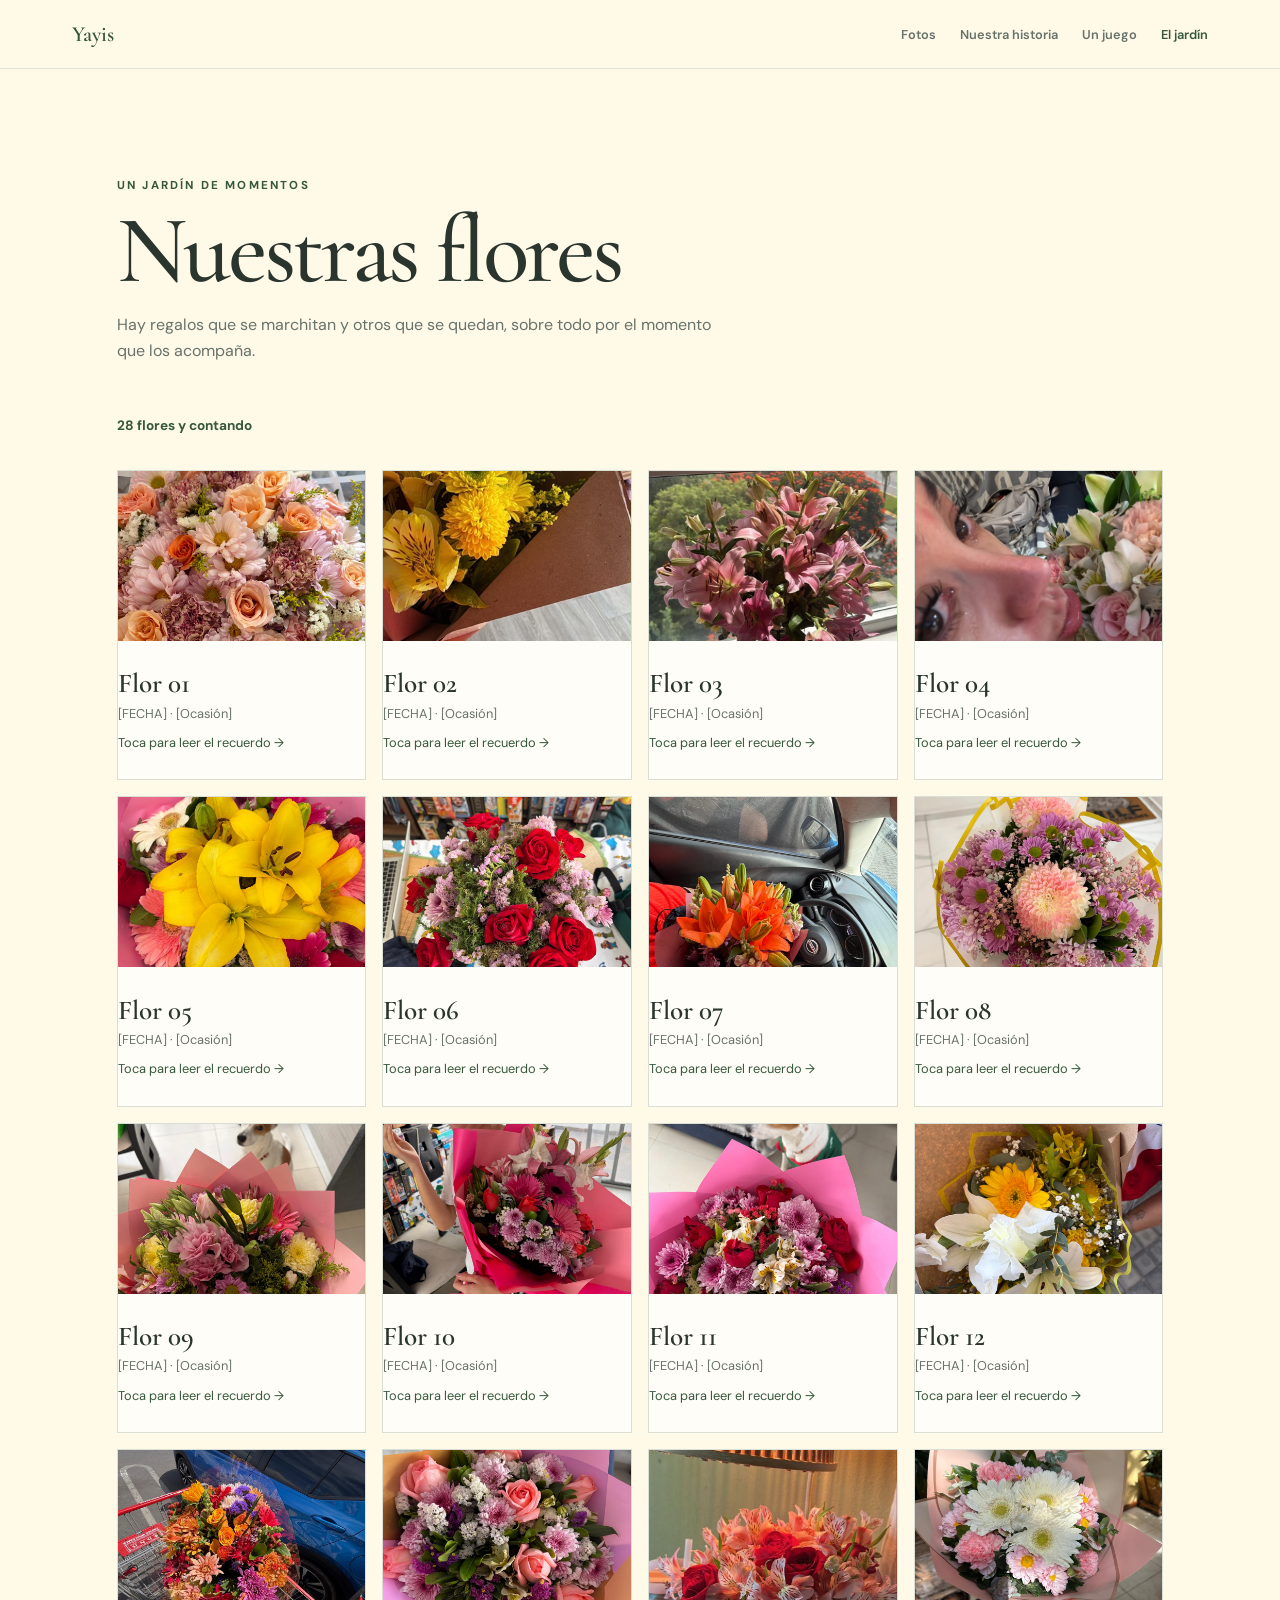
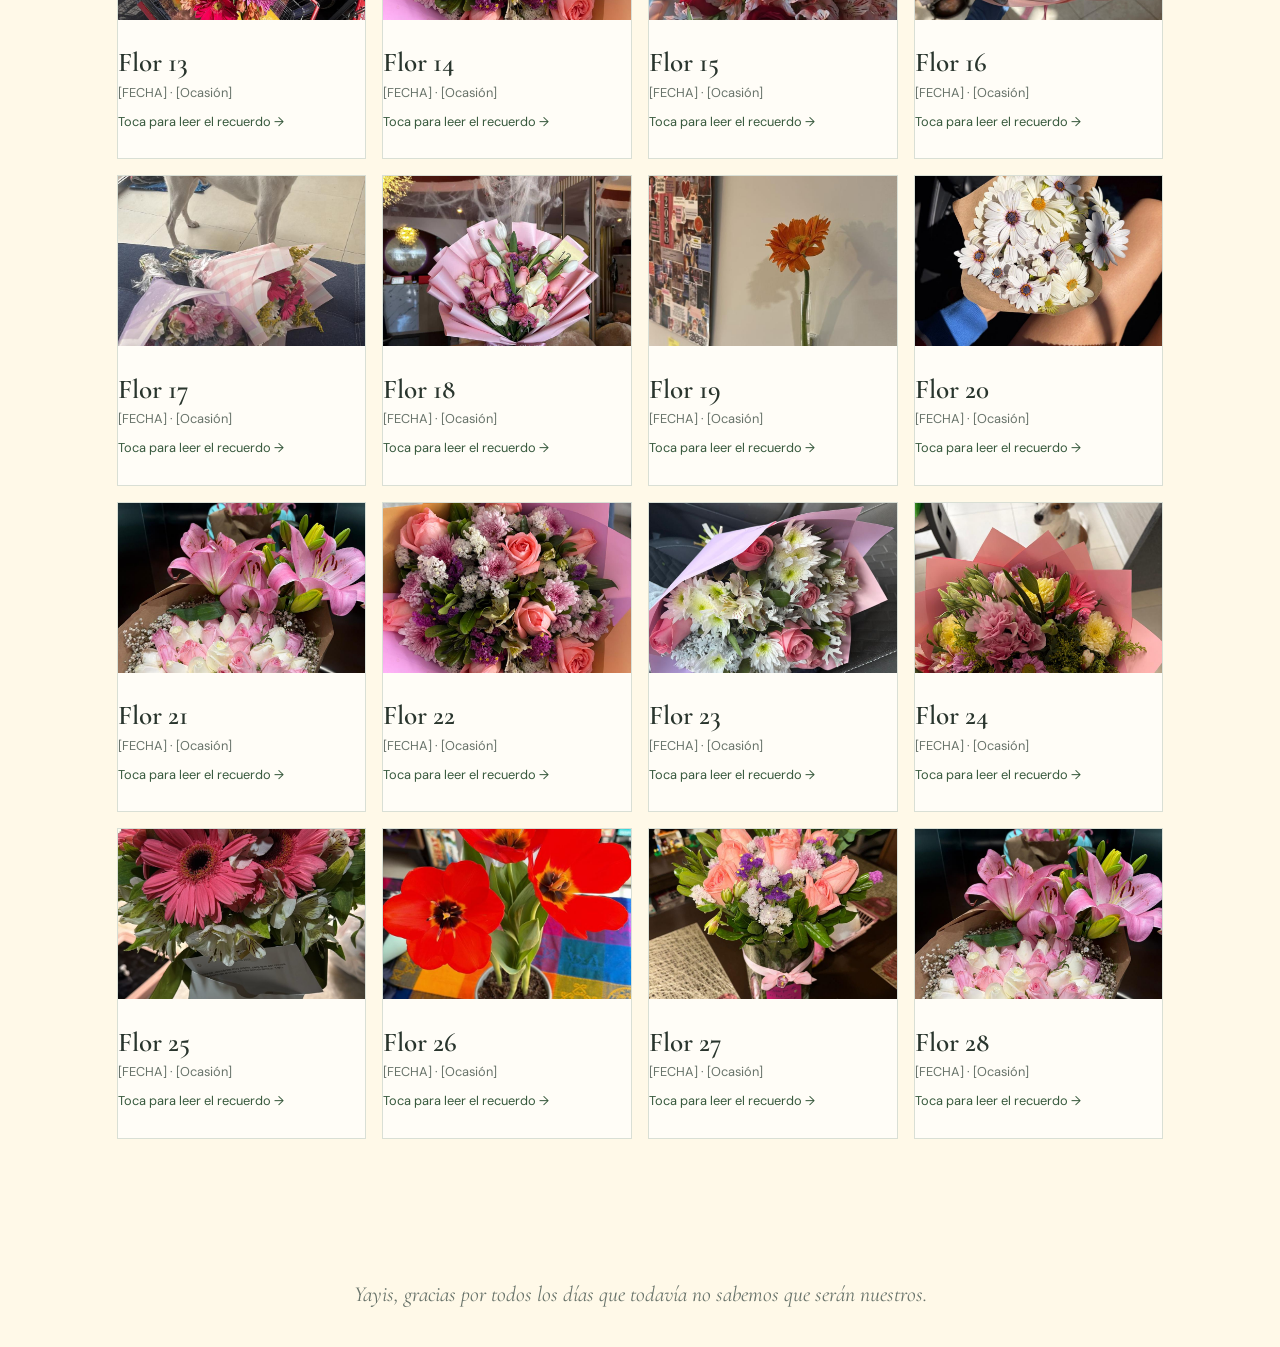
==== flores.html @ c7692959 "Cambios fotos" ====
<!doctype html>
<html lang="es">
<head>
  <meta charset="utf-8"><meta name="viewport" content="width=device-width, initial-scale=1"><meta name="theme-color" content="#fff9e8">
  <title>Nuestras flores — Para nosotros</title>
  <link rel="preconnect" href="https://fonts.googleapis.com"><link rel="preconnect" href="https://fonts.gstatic.com" crossorigin>
  <link href="https://fonts.googleapis.com/css2?family=Cormorant+Garamond:wght@400;500;600;700&family=DM+Sans:wght@400;500;600;700&display=swap" rel="stylesheet"><link rel="stylesheet" href="styles.css">
</head>
<body data-page="flowers">
  <a class="skip-link" href="#contenido">Saltar al contenido</a>
  <header class="topbar"><nav class="nav-wrap" aria-label="Navegación principal">
    <a class="brand" href="index.html" data-name>Para nosotros</a><button class="nav-toggle" type="button" aria-label="Abrir menú" aria-expanded="false" aria-controls="nav-links">☰</button>
    <ul class="nav-links" id="nav-links"><li><a href="fotos.html">Fotos</a></li><li><a href="historia.html">Nuestra historia</a></li><li><a href="quiz.html">Un juego</a></li><li><a href="flores.html">El jardín</a></li></ul>
  </nav></header>
  <main id="contenido" class="page"><span class="eyebrow">Un jardín de momentos</span><h1 class="page-title">Nuestras flores</h1><p class="page-intro">Hay regalos que se marchitan y otros que se quedan, sobre todo por el momento que los acompaña.</p><p class="flower-count" id="flower-count"></p><div class="flower-grid" id="flower-grid"></div></main>
  <dialog class="flower-dialog" id="flower-dialog" aria-labelledby="flower-dialog-title"><button class="icon-button close-dialog" id="close-flower-dialog" type="button" aria-label="Cerrar recuerdo">×</button><span class="eyebrow">Una nota del jardín</span><h2 id="flower-dialog-title"></h2><p id="flower-dialog-copy"></p></dialog>
  <footer class="footer"><span data-name></span>, gracias por todos los días que todavía no sabemos que serán nuestros.</footer>
  <script src="config.js"></script><script src="app.js"></script>
</body>
</html>
---- styles.css ----
/* Estilos compartidos de todas las páginas. Paleta: amarillo cálido, rosa y verde. */
:root {
  --cream: #fff9e8;
  --paper: #fffdf7;
  --green: #64865e;
  --green-dark: #36583c;
  --green-pale: #e7eedc;
  --pink: #cf7f91;
  --pink-pale: #f4e5e8;
  --yellow: #d9b84f;
  --yellow-pale: #f4edc9;
  --ink: #29352d;
  --muted: #68736a;
  --line: #d9dfd5;
  --serif: 'Cormorant Garamond', Georgia, serif;
  --sans: 'DM Sans', Arial, sans-serif;
  --shadow: 0 18px 60px rgb(54 68 55 / 9%);
  color-scheme: light;
}
*, *::before, *::after { box-sizing: border-box; }
html { scroll-behavior: smooth; }
body { min-height: 100vh; margin: 0; background: var(--cream); color: var(--ink); font: 16px/1.65 var(--sans); }
button, input, select, textarea { font: inherit; }
button, a { color: inherit; }
a { text-decoration-thickness: 1px; text-underline-offset: .2em; }
:focus-visible { outline: 3px solid var(--pink); outline-offset: 4px; }
h1, h2, h3, p { margin-top: 0; }
.skip-link { position: fixed; z-index: 100; top: 1rem; left: 1rem; padding: .7rem 1rem; background: var(--paper); transform: translateY(-160%); }
.skip-link:focus { transform: translateY(0); }
.welcome { position: fixed; inset: 0; z-index: 50; display: grid; place-items: center; padding: 1.5rem; overflow: hidden; background: var(--cream); transition: opacity .7s ease, visibility .7s ease; }
.welcome.is-gone { opacity: 0; visibility: hidden; pointer-events: none; }
.welcome::before, .welcome::after { position: absolute; width: min(66vw, 650px); aspect-ratio: 1; border: 1px solid rgb(100 134 94 / 23%); border-radius: 50%; content: ''; }
.welcome::after { width: min(48vw, 470px); }
.welcome-card { position: relative; z-index: 1; max-width: 680px; padding: clamp(2rem, 8vw, 6rem); text-align: center; }
.welcome h1 { margin: .8rem 0 1rem; font: 500 clamp(3.3rem, 12vw, 7.6rem)/.88 var(--serif); letter-spacing: -.045em; }
.welcome h1 span { color: var(--green); font-style: italic; }
.welcome-copy { max-width: 420px; margin: 1.3rem auto 2rem; color: var(--muted); }
.topbar { position: sticky; z-index: 10; top: 0; border-bottom: 1px solid rgb(217 223 213 / 80%); background: rgb(255 249 232 / 94%); backdrop-filter: blur(12px); }
.nav-wrap { display: flex; max-width: 1200px; min-height: 68px; align-items: center; justify-content: space-between; gap: 1rem; margin: auto; padding: .4rem clamp(1rem, 4vw, 2rem); }
.brand { color: var(--green-dark); font: 600 1.35rem var(--serif); white-space: nowrap; text-decoration: none; }
.nav-links { display: flex; align-items: center; gap: clamp(.7rem, 2vw, 1.5rem); margin: 0; padding: 0; list-style: none; }
.nav-links a { color: var(--muted); font-size: .8rem; font-weight: 600; text-decoration: none; }
.nav-links a:hover, .nav-links a[aria-current="page"] { color: var(--green-dark); }
.nav-toggle { display: none; width: 42px; height: 42px; border: 1px solid var(--line); border-radius: 50%; background: var(--paper); cursor: pointer; }
main { overflow: hidden; }
.page { max-width: 1200px; min-height: 75vh; margin: auto; padding: clamp(3.5rem, 8vw, 7rem) clamp(1.2rem, 6vw, 5rem); }
.eyebrow { color: var(--green-dark); font-size: .72rem; font-weight: 700; letter-spacing: .19em; text-transform: uppercase; }
.page-title { max-width: 850px; margin: .6rem 0 1rem; font: 500 clamp(3rem, 8vw, 6rem)/.92 var(--serif); letter-spacing: -.035em; }
.page-intro { max-width: 620px; margin-bottom: 3rem; color: var(--muted); }
.button { display: inline-flex; min-height: 48px; align-items: center; justify-content: center; gap: .6rem; border: 0; border-radius: 999px; padding: .8rem 1.35rem; background: var(--green-dark); color: #fff; cursor: pointer; text-decoration: none; transition: transform .2s, background .2s; }
.button:hover { transform: translateY(-2px); background: #29432e; }
.button.secondary { border: 1px solid var(--line); background: transparent; color: var(--ink); }
.button.secondary:hover { background: var(--green-pale); }
.home-hero { position: relative; display: grid; min-height: 68vh; align-items: center; padding: clamp(3rem, 9vw, 7rem) clamp(1.2rem, 7vw, 6rem); }
.home-hero::after { position: absolute; z-index: -1; top: 8%; right: 5%; width: min(43vw, 480px); aspect-ratio: 1; border-radius: 48% 52% 64% 36% / 40% 45% 55% 60%; background: var(--yellow-pale); content: ''; transform: rotate(-18deg); }
.home-hero h1 { max-width: 800px; margin: .8rem 0 1rem; font: 500 clamp(3.7rem, 10vw, 8rem)/.86 var(--serif); letter-spacing: -.04em; }
.home-hero h1 em { color: var(--green); font-weight: 400; }
.home-hero p { max-width: 520px; color: var(--muted); }
.counter { display: inline-block; margin-top: 1.1rem; color: var(--green-dark); font-size: .84rem; font-weight: 600; }
.section-links { display: grid; grid-template-columns: repeat(4, minmax(0, 1fr)); gap: 1rem; padding: 1rem clamp(1.2rem, 7vw, 6rem) 5rem; }
.section-link { display: flex; min-height: 210px; flex-direction: column; justify-content: space-between; border: 1px solid var(--line); padding: 1.2rem; background: var(--paper); text-decoration: none; transition: transform .2s, box-shadow .2s; }
.section-link:hover { transform: translateY(-4px); box-shadow: var(--shadow); }
.section-link:nth-child(4n + 1) { background: var(--green-pale); }
.section-link:nth-child(4n + 2) { background: var(--pink-pale); }
.section-link:nth-child(4n + 3) { background: var(--yellow-pale); }
.section-link .number { color: var(--green-dark); font-size: .75rem; font-weight: 700; }
.section-link h2 { margin: 1rem 0 .4rem; font: 600 2rem/1 var(--serif); }
.section-link p { margin: 0; color: var(--muted); font-size: .8rem; }
/* Galería */
.gallery-grid { display: grid; grid-template-columns: repeat(12, 1fr); gap: 1.1rem; }
.photo-card { grid-column: span 4; min-width: 0; border: 0; padding: 0; background: transparent; text-align: left; cursor: zoom-in; }
.photo-card:nth-child(6n + 1), .photo-card:nth-child(6n + 5) { grid-column: span 5; }
.photo-card:nth-child(6n + 2), .photo-card:nth-child(6n + 4) { grid-column: span 3; }
.photo-art { position: relative; display: grid; min-height: 200px; aspect-ratio: 1.15; place-items: center; overflow: hidden; background: var(--green-pale); }
.photo-card:nth-child(3n + 2) .photo-art { background: var(--pink-pale); }
.photo-card:nth-child(3n) .photo-art { background: var(--yellow-pale); }
.photo-art::before { position: absolute; width: 68%; aspect-ratio: 1; border: 1px solid rgb(54 88 60 / 20%); border-radius: 50%; content: ''; }
.photo-art img { position: absolute; inset: 0; width: 100%; height: 100%; object-fit: cover; transition: transform .4s; }
.photo-card:hover img { transform: scale(1.035); }
.photo-placeholder { z-index: 1; max-width: 80%; color: var(--green-dark); font: italic 1.2rem var(--serif); text-align: center; }
.photo-caption { display: flex; justify-content: space-between; gap: .6rem; padding: .7rem .1rem; }
.photo-caption span:first-child { font-size: .88rem; }
.photo-caption time { color: var(--muted); font-size: .74rem; white-space: nowrap; }
/* Historia en recorrido curvo */
.timeline { position: relative; display: grid; gap: 1rem; padding: 1rem 0; }
.timeline::before { position: absolute; inset: 0; width: 100%; background: center / 100% 100% no-repeat url("data:image/svg+xml,%3Csvg xmlns='http://www.w3.org/2000/svg' viewBox='0 0 100 1000' preserveAspectRatio='none'%3E%3Cpath d='M51 0 C15 85 80 145 48 245 S18 385 54 490 S83 635 47 735 S19 895 52 1000' fill='none' stroke='%23a8ba9f' stroke-width='1.4' stroke-dasharray='3 4' vector-effect='non-scaling-stroke'/%3E%3C/svg%3E"); content: ''; pointer-events: none; }
.event { position: relative; display: grid; width: min(46%, 480px); margin: 0 0 1.5rem 5%; border: 1px solid var(--line); background: var(--paper); box-shadow: var(--shadow); }
.event:nth-child(even) { margin-right: 5%; margin-left: auto; transform: translateY(2.8rem) rotate(1deg); }
.event:nth-child(odd) { transform: rotate(-1deg); }
.event::after { position: absolute; top: 1.4rem; right: -2.3rem; width: 14px; height: 14px; border: 3px solid var(--cream); border-radius: 50%; background: var(--pink); box-shadow: 0 0 0 1px var(--green); content: ''; }
.event:nth-child(even)::after { right: auto; left: -2.3rem; background: var(--yellow); }
.event-image { position: relative; display: grid; min-height: 180px; aspect-ratio: 1.7; place-items: center; overflow: hidden; background: var(--green-pale); }
.event:nth-child(3n + 2) .event-image { background: var(--pink-pale); }
.event:nth-child(3n) .event-image { background: var(--yellow-pale); }
.event-image img { position: absolute; inset: 0; width: 100%; height: 100%; object-fit: cover; }
.event-image .photo-placeholder { padding: 1rem; }
.event-copy { padding: 1rem 1.25rem 1.3rem; }
.event-date { color: var(--green-dark); font-size: .75rem; font-weight: 700; letter-spacing: .06em; text-transform: uppercase; }
.event h2 { margin: .25rem 0 .4rem; font: 600 2rem/1 var(--serif); }
.event p { margin: 0; color: var(--muted); font-size: .9rem; }
/* Preguntas */
.quiz-wrap { max-width: 760px; margin: auto; border: 1px solid var(--line); padding: clamp(1.3rem, 5vw, 3rem); background: var(--paper); box-shadow: var(--shadow); }
.quiz-top { display: flex; justify-content: space-between; gap: 1rem; color: var(--muted); font-size: .8rem; }
.progress-track { height: 5px; margin: 1rem 0 2rem; overflow: hidden; border-radius: 99px; background: var(--green-pale); }
.progress-fill { width: 0; height: 100%; background: var(--green); transition: width .3s; }
.quiz-question { margin: 0 0 1.4rem; font: 600 clamp(1.8rem, 5vw, 2.5rem)/1 var(--serif); }
.answers { display: grid; gap: .65rem; }
.answer { min-height: 52px; border: 1px solid var(--line); padding: .8rem 1rem; background: var(--paper); text-align: left; cursor: pointer; }
.answer:hover:not(:disabled) { border-color: var(--green); background: var(--green-pale); }
.answer:disabled { cursor: default; }
.answer.correct { border-color: var(--green); background: var(--green-pale); }
.answer.incorrect { border-color: var(--pink); background: var(--pink-pale); }
.quiz-feedback { min-height: 3rem; margin: 1rem 0; color: var(--green-dark); }
.quiz-next, .quiz-result { display: none; }
.quiz-next.is-visible, .quiz-result.is-visible { display: inline-flex; }
.quiz-result { display: none; text-align: center; }
.quiz-result.is-visible { display: block; }
.quiz-result h2 { margin: .5rem 0; font: 600 2.5rem var(--serif); }
.prize { margin: 1.3rem 0; border: 1px dashed var(--green); padding: 1.2rem; background: var(--green-pale); font: italic 1.5rem var(--serif); }
.question-editor { margin-top: 2rem; border-top: 1px solid var(--line); padding-top: 1.5rem; }
.question-editor summary { color: var(--green-dark); font-weight: 700; cursor: pointer; }
.editor-note { margin: .6rem 0 1rem; color: var(--muted); font-size: .8rem; }
.editor-grid { display: grid; grid-template-columns: repeat(2, minmax(0, 1fr)); gap: .8rem; }
.field { display: grid; gap: .3rem; }
.field.full { grid-column: 1 / -1; }
.field label { color: var(--muted); font-size: .78rem; font-weight: 600; }
.field input, .field select { width: 100%; min-height: 44px; border: 1px solid var(--line); border-radius: 2px; padding: .6rem .7rem; background: #fff; color: var(--ink); }
.editor-actions { display: flex; flex-wrap: wrap; gap: .7rem; margin-top: 1rem; }
.editor-status { min-height: 1.5rem; margin: .6rem 0 0; color: var(--green-dark); font-size: .8rem; }
/* Jardín para cualquier número de flores */
.flower-count { display: inline-block; margin: -.5rem 0 2rem; color: var(--green-dark); font-size: .85rem; font-weight: 700; }
.flower-grid { display: grid; grid-template-columns: repeat(auto-fit, minmax(205px, 1fr)); gap: 1rem; }
.flower-card { width: 100%; border: 1px solid var(--line); padding: 0; background: var(--paper); text-align: left; cursor: pointer; transition: transform .2s, box-shadow .2s; }
.flower-card:hover { transform: translateY(-4px); box-shadow: var(--shadow); }
.flower-art { position: relative; display: grid; min-height: 170px; place-items: center; overflow: hidden; background: var(--green-pale); }
.flower-card:nth-child(3n + 2) .flower-art { background: var(--pink-pale); }
.flower-card:nth-child(3n) .flower-art { background: var(--yellow-pale); }
.flower-art svg { position: relative; z-index: 1; width: 90px; height: 100px; }
.flower-art img { position: absolute; inset: 0; width: 100%; height: 100%; object-fit: cover; }
.flower-info { padding: 1rem 1.1rem 1.2rem; }
.flower-info h2 { margin: 0; font: 600 1.7rem var(--serif); }
.flower-info p { margin: .15rem 0 0; color: var(--muted); font-size: .8rem; }
.flower-info .flower-note { margin-top: .5rem; color: var(--green-dark); }
/* Modales y pie */
dialog { width: min(92vw, 920px); max-width: none; max-height: 90vh; border: 0; padding: 0; background: var(--paper); color: var(--ink); box-shadow: 0 20px 90px rgb(0 0 0 / 30%); }
dialog::backdrop { background: rgb(28 38 30 / 78%); backdrop-filter: blur(4px); }
.lightbox-image { display: grid; min-height: 40vh; max-height: 70vh; place-items: center; background: var(--green-pale); }
.lightbox-image img { max-width: 100%; max-height: 70vh; object-fit: contain; }
.lightbox-image .photo-placeholder { padding: 4rem 1rem; font-size: 2rem; }
.lightbox-meta { display: flex; align-items: center; justify-content: space-between; gap: 1rem; padding: 1rem 1.2rem; }
.lightbox-meta p { margin: 0; }
.lightbox-controls { display: flex; gap: .5rem; }
.icon-button { display: grid; width: 42px; height: 42px; flex: 0 0 auto; place-items: center; border: 1px solid var(--line); border-radius: 50%; background: var(--paper); cursor: pointer; }
.flower-dialog { width: min(90vw, 440px); padding: 2rem; }
.flower-dialog h2 { font: 600 2.7rem/.95 var(--serif); }
.flower-dialog p { color: var(--muted); }
.close-dialog { position: absolute; top: .7rem; right: .7rem; }
.footer { padding: 2.5rem 1rem; color: var(--muted); text-align: center; font: italic 1.35rem var(--serif); }
.confetti { position: fixed; z-index: 99; top: -15px; width: 9px; height: 14px; pointer-events: none; animation: fall 2.3s ease-in forwards; }
@keyframes fall { to { transform: translate3d(var(--drift), 105vh, 0) rotate(740deg); opacity: .2; } }
@media (max-width: 760px) {
  .nav-wrap { min-height: 62px; }
  .nav-toggle { display: grid; place-items: center; }
  .nav-links { position: absolute; top: calc(100% + 1px); right: 0; left: 0; display: none; flex-direction: column; align-items: stretch; gap: 0; border-bottom: 1px solid var(--line); padding: .4rem 1.25rem 1rem; background: var(--cream); }
  .nav-links.is-open { display: flex; }
  .nav-links a { display: block; padding: .7rem 0; }
  .section-links { grid-template-columns: repeat(2, minmax(0, 1fr)); }
  .photo-card, .photo-card:nth-child(n) { grid-column: span 6; }
  .photo-art { min-height: 145px; aspect-ratio: .95; }
  .photo-caption { display: block; }
  .photo-caption time { display: block; }
  .timeline::before { left: 7px; width: 38px; background-position: left; }
  .event, .event:nth-child(even) { width: calc(100% - 3.4rem); margin: 0 0 1rem 3.4rem; transform: none; }
  .event::after, .event:nth-child(even)::after { right: auto; left: -2.2rem; }
}
@media (max-width: 440px) {
  .section-links { grid-template-columns: 1fr; }
  .section-link { min-height: 155px; }
  .photo-card, .photo-card:nth-child(n) { grid-column: span 12; }
  .photo-art { aspect-ratio: 1.25; }
  .editor-grid { grid-template-columns: 1fr; }
  .field.full { grid-column: auto; }
  .lightbox-meta { align-items: flex-start; }
}
@media (prefers-reduced-motion: reduce) {
  *, *::before, *::after { scroll-behavior: auto !important; animation-duration: .01ms !important; animation-iteration-count: 1 !important; transition-duration: .01ms !important; }
}
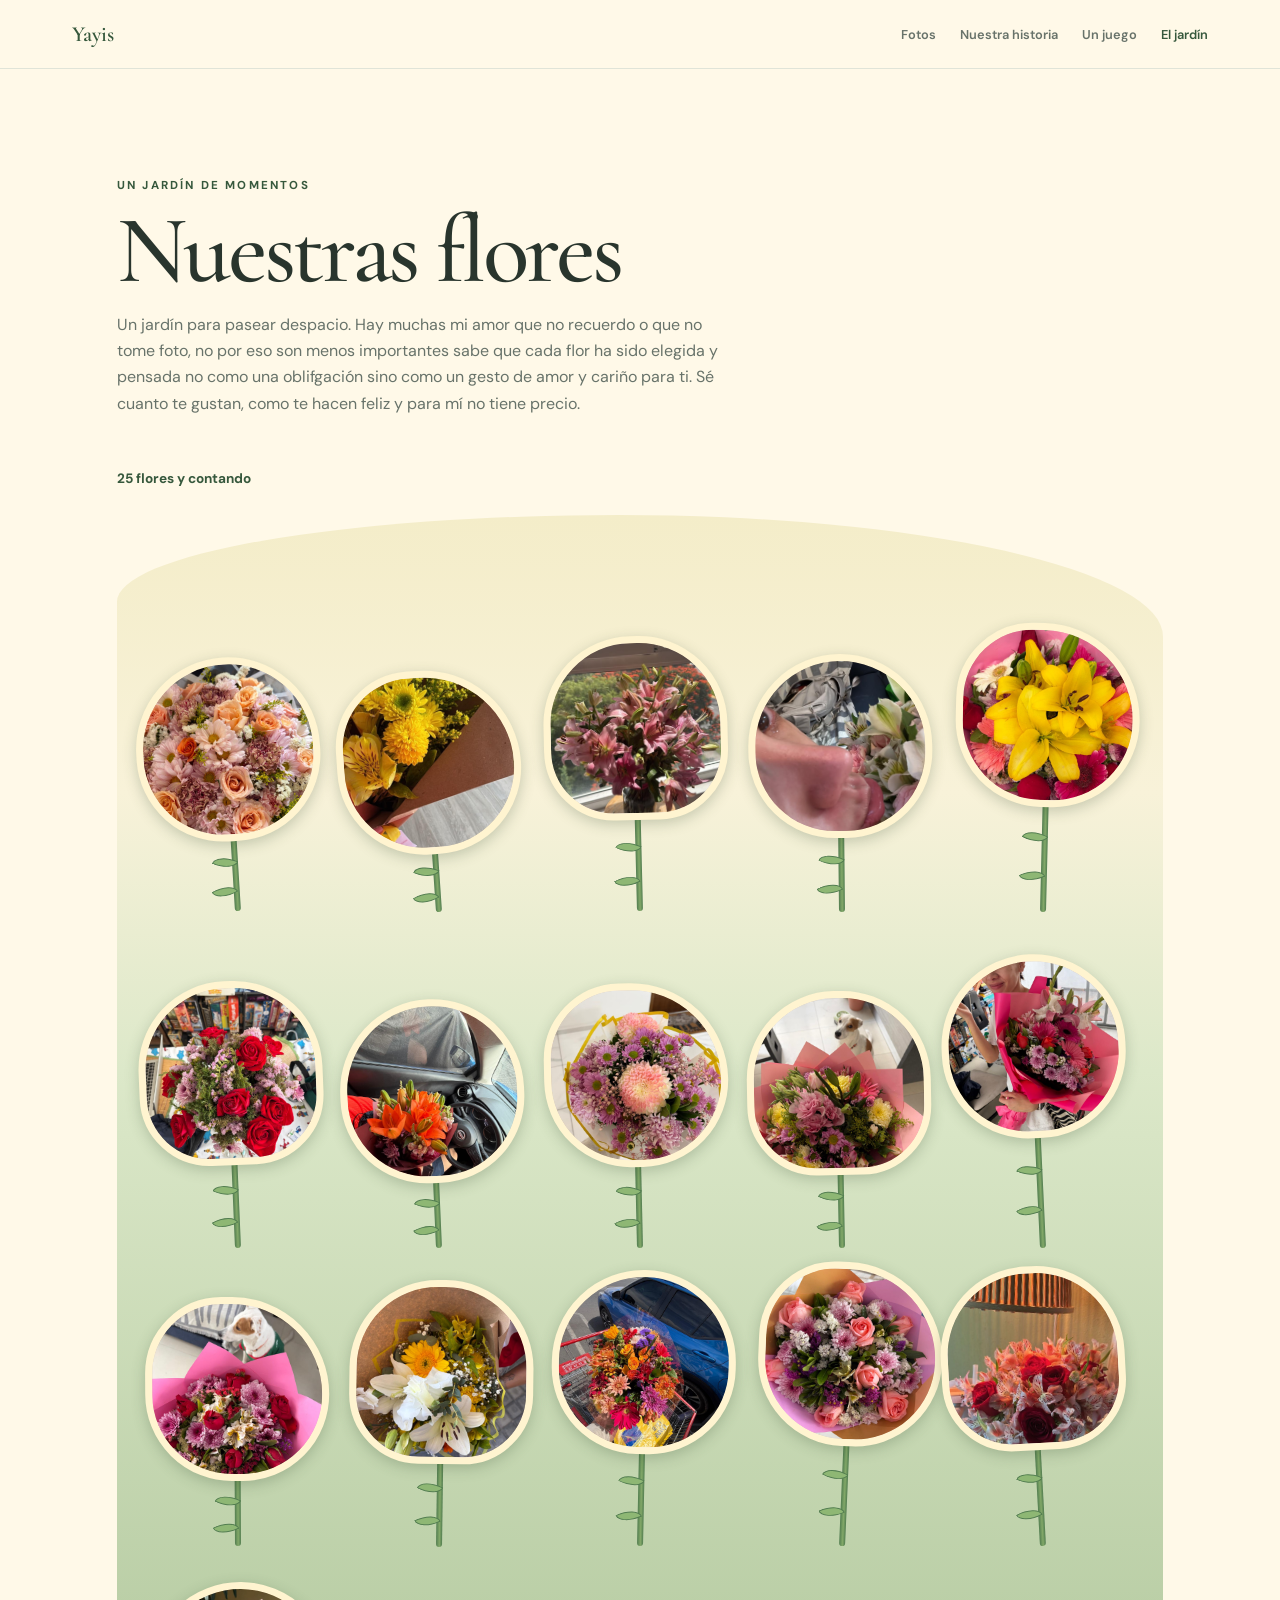
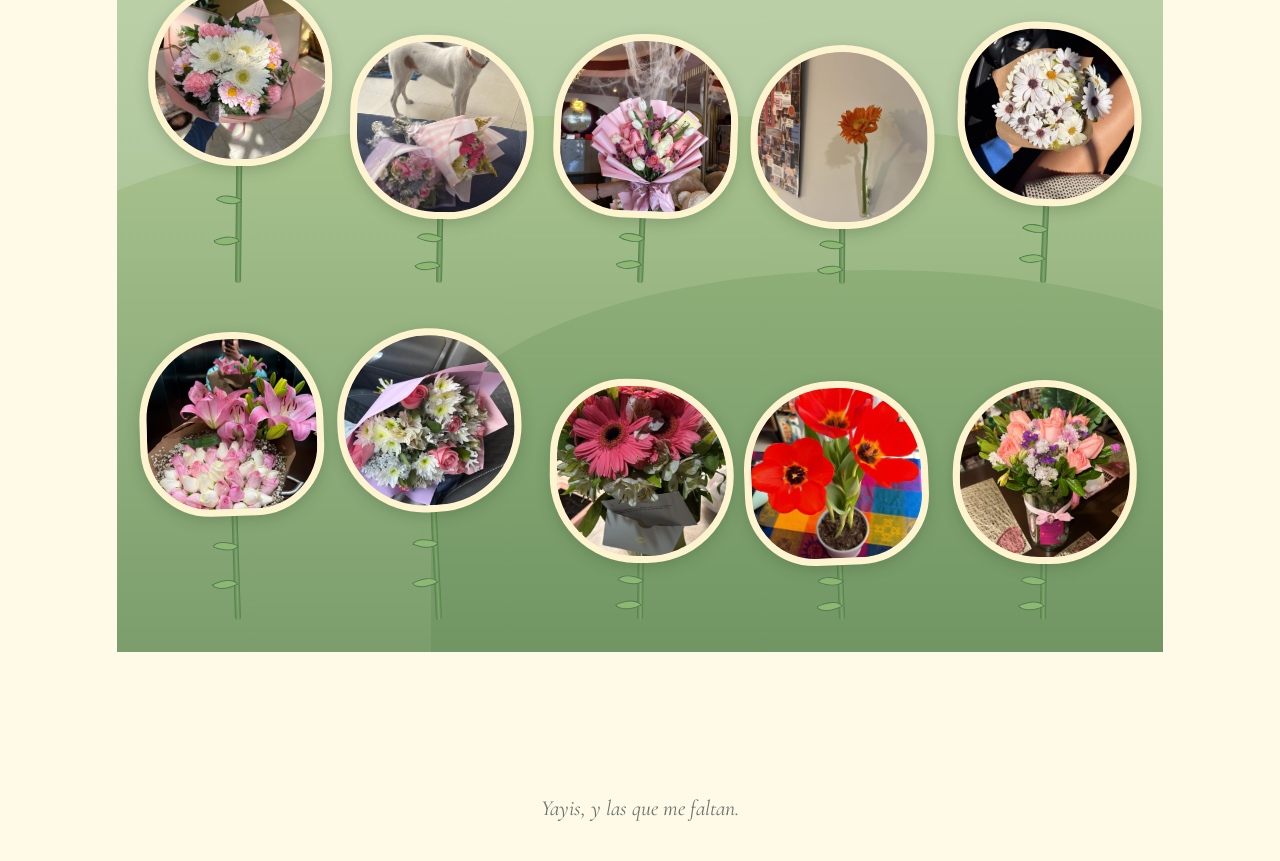
==== commit a8cda159: "Timeline" ====
--- a/flores.html
+++ b/flores.html
@@ -1,20 +1,55 @@
 <!doctype html>
 <html lang="es">
+
 <head>
-  <meta charset="utf-8"><meta name="viewport" content="width=device-width, initial-scale=1"><meta name="theme-color" content="#fff9e8">
-  <title>Nuestras flores — Para nosotros</title>
-  <link rel="preconnect" href="https://fonts.googleapis.com"><link rel="preconnect" href="https://fonts.gstatic.com" crossorigin>
-  <link href="https://fonts.googleapis.com/css2?family=Cormorant+Garamond:wght@400;500;600;700&family=DM+Sans:wght@400;500;600;700&display=swap" rel="stylesheet"><link rel="stylesheet" href="styles.css">
+    <meta charset="utf-8">
+    <meta name="viewport" content="width=device-width, initial-scale=1">
+    <meta name="theme-color" content="#fff9e8">
+    <title>Nuestras flores — Para nosotros</title>
+    <link rel="preconnect" href="https://fonts.googleapis.com">
+    <link rel="preconnect" href="https://fonts.gstatic.com" crossorigin>
+    <link
+        href="https://fonts.googleapis.com/css2?family=Cormorant+Garamond:wght@400;500;600;700&family=DM+Sans:wght@400;500;600;700&display=swap"
+        rel="stylesheet">
+    <link rel="stylesheet" href="styles.css">
 </head>
+
 <body data-page="flowers">
-  <a class="skip-link" href="#contenido">Saltar al contenido</a>
-  <header class="topbar"><nav class="nav-wrap" aria-label="Navegación principal">
-    <a class="brand" href="index.html" data-name>Para nosotros</a><button class="nav-toggle" type="button" aria-label="Abrir menú" aria-expanded="false" aria-controls="nav-links">☰</button>
-    <ul class="nav-links" id="nav-links"><li><a href="fotos.html">Fotos</a></li><li><a href="historia.html">Nuestra historia</a></li><li><a href="quiz.html">Un juego</a></li><li><a href="flores.html">El jardín</a></li></ul>
-  </nav></header>
-  <main id="contenido" class="page"><span class="eyebrow">Un jardín de momentos</span><h1 class="page-title">Nuestras flores</h1><p class="page-intro">Hay regalos que se marchitan y otros que se quedan, sobre todo por el momento que los acompaña.</p><p class="flower-count" id="flower-count"></p><div class="flower-grid" id="flower-grid"></div></main>
-  <dialog class="flower-dialog" id="flower-dialog" aria-labelledby="flower-dialog-title"><button class="icon-button close-dialog" id="close-flower-dialog" type="button" aria-label="Cerrar recuerdo">×</button><span class="eyebrow">Una nota del jardín</span><h2 id="flower-dialog-title"></h2><p id="flower-dialog-copy"></p></dialog>
-  <footer class="footer"><span data-name></span>, gracias por todos los días que todavía no sabemos que serán nuestros.</footer>
-  <script src="config.js"></script><script src="app.js"></script>
+    <a class="skip-link" href="#contenido">Saltar al contenido</a>
+    <header class="topbar">
+        <nav class="nav-wrap" aria-label="Navegación principal">
+            <a class="brand" href="index.html" data-name>Para nosotros</a><button class="nav-toggle" type="button"
+                aria-label="Abrir menú" aria-expanded="false" aria-controls="nav-links">☰</button>
+            <ul class="nav-links" id="nav-links">
+                <li><a href="fotos.html">Fotos</a></li>
+                <li><a href="historia.html">Nuestra historia</a></li>
+                <li><a href="quiz.html">Un juego</a></li>
+                <li><a href="flores.html">El jardín</a></li>
+            </ul>
+        </nav>
+    </header>
+    <main id="contenido" class="page garden-page"><span class="eyebrow">Un jardín de momentos</span>
+        <h1 class="page-title">Nuestras flores</h1>
+        <p class="page-intro">Un jardín para pasear despacio. Hay muchas mi amor que no recuerdo o que no tome foto, no por eso son menos importantes
+            sabe que cada flor ha sido elegida y pensada no como una oblifgación sino como un gesto de amor y cariño para ti. Sé cuanto te
+            gustan, como te hacen feliz y para mí no tiene precio.
+        </p>
+        <p class="flower-count" id="flower-count"></p>
+        <div class="garden-meadow" id="flower-grid" aria-label="Jardín de recuerdos florales"></div>
+    </main>
+    <dialog class="flower-lightbox" id="flower-lightbox" aria-label="Foto de flor ampliada">
+        <div class="flower-lightbox-image" id="flower-lightbox-image"></div>
+        <div class="lightbox-meta">
+            <p><strong id="flower-lightbox-caption"></strong></p>
+            <div class="lightbox-controls"><button class="icon-button" id="previous-flower" type="button"
+                    aria-label="Flor anterior">←</button><button class="icon-button" id="next-flower" type="button"
+                    aria-label="Flor siguiente">→</button><button class="icon-button" id="close-flower-lightbox"
+                    type="button" aria-label="Cerrar foto">×</button></div>
+        </div>
+    </dialog>
+    <footer class="footer"><span data-name></span>, y las que me faltan.</footer>
+    <script src="config.js"></script>
+    <script src="app.js"></script>
 </body>
-</html>
+
+</html>
--- a/styles.css
+++ b/styles.css
@@ -68,10 +68,22 @@
 .section-link p { margin: 0; color: var(--muted); font-size: .8rem; }
 /* Galería */
 .gallery-grid { display: grid; grid-template-columns: repeat(12, 1fr); gap: 1.1rem; }
-.photo-card { grid-column: span 4; min-width: 0; border: 0; padding: 0; background: transparent; text-align: left; cursor: zoom-in; }
-.photo-card:nth-child(6n + 1), .photo-card:nth-child(6n + 5) { grid-column: span 5; }
-.photo-card:nth-child(6n + 2), .photo-card:nth-child(6n + 4) { grid-column: span 3; }
-.photo-art { position: relative; display: grid; min-height: 200px; aspect-ratio: 1.15; place-items: center; overflow: hidden; background: var(--green-pale); }
+.photo-card { min-width: 0; border: 0; padding: 0; background: transparent; text-align: left; cursor: zoom-in; }
+.photo-card.frame-portrait { grid-column: span 3; }
+.photo-card.frame-landscape { grid-column: span 4; }
+.photo-card.frame-wide { grid-column: span 8; }
+.photo-card.frame-square { grid-column: span 4; }
+.photo-card.frame-tall { grid-column: span 3; }
+.photo-art { position: relative; display: grid; min-height: 190px; aspect-ratio: 1.2; place-items: center; overflow: hidden; border: 7px solid var(--paper); box-shadow: 0 5px 18px rgb(54 68 55 / 13%); background: var(--green-pale); }
+.frame-portrait .photo-art { aspect-ratio: .76; border-width: 8px; }
+.frame-landscape .photo-art { aspect-ratio: 1.32; border-width: 5px; }
+.frame-wide .photo-art { aspect-ratio: 1.9; border-width: 6px; }
+.frame-square .photo-art { aspect-ratio: 1; border-width: 10px; }
+.frame-tall .photo-art { aspect-ratio: .68; border-width: 7px; }
+.frame-portrait .photo-art, .frame-tall .photo-art { border-radius: 2px; }
+.frame-wide .photo-art { border-radius: 12px; }
+.frame-square .photo-art { border-radius: 50% 50% 4px 4px; }
+.frame-landscape .photo-art { border-radius: 4px 18px 4px 18px; }
 .photo-card:nth-child(3n + 2) .photo-art { background: var(--pink-pale); }
 .photo-card:nth-child(3n) .photo-art { background: var(--yellow-pale); }
 .photo-art::before { position: absolute; width: 68%; aspect-ratio: 1; border: 1px solid rgb(54 88 60 / 20%); border-radius: 50%; content: ''; }
@@ -80,7 +92,6 @@
 .photo-placeholder { z-index: 1; max-width: 80%; color: var(--green-dark); font: italic 1.2rem var(--serif); text-align: center; }
 .photo-caption { display: flex; justify-content: space-between; gap: .6rem; padding: .7rem .1rem; }
 .photo-caption span:first-child { font-size: .88rem; }
-.photo-caption time { color: var(--muted); font-size: .74rem; white-space: nowrap; }
 /* Historia en recorrido curvo */
 .timeline { position: relative; display: grid; gap: 1rem; padding: 1rem 0; }
 .timeline::before { position: absolute; inset: 0; width: 100%; background: center / 100% 100% no-repeat url("data:image/svg+xml,%3Csvg xmlns='http://www.w3.org/2000/svg' viewBox='0 0 100 1000' preserveAspectRatio='none'%3E%3Cpath d='M51 0 C15 85 80 145 48 245 S18 385 54 490 S83 635 47 735 S19 895 52 1000' fill='none' stroke='%23a8ba9f' stroke-width='1.4' stroke-dasharray='3 4' vector-effect='non-scaling-stroke'/%3E%3C/svg%3E"); content: ''; pointer-events: none; }
@@ -89,15 +100,17 @@
 .event:nth-child(odd) { transform: rotate(-1deg); }
 .event::after { position: absolute; top: 1.4rem; right: -2.3rem; width: 14px; height: 14px; border: 3px solid var(--cream); border-radius: 50%; background: var(--pink); box-shadow: 0 0 0 1px var(--green); content: ''; }
 .event:nth-child(even)::after { right: auto; left: -2.3rem; background: var(--yellow); }
-.event-image { position: relative; display: grid; min-height: 180px; aspect-ratio: 1.7; place-items: center; overflow: hidden; background: var(--green-pale); }
+.event-image { position: relative; display: grid; min-height: 0; place-items: center; overflow: hidden; padding: .5rem; background: var(--green-pale); }
 .event:nth-child(3n + 2) .event-image { background: var(--pink-pale); }
 .event:nth-child(3n) .event-image { background: var(--yellow-pale); }
-.event-image img { position: absolute; inset: 0; width: 100%; height: 100%; object-fit: cover; }
+.event-image img { position: relative; display: block; width: 100%; height: auto; max-height: min(68vh, 620px); object-fit: contain; object-position: center; }
 .event-image .photo-placeholder { padding: 1rem; }
 .event-copy { padding: 1rem 1.25rem 1.3rem; }
 .event-date { color: var(--green-dark); font-size: .75rem; font-weight: 700; letter-spacing: .06em; text-transform: uppercase; }
 .event h2 { margin: .25rem 0 .4rem; font: 600 2rem/1 var(--serif); }
 .event p { margin: 0; color: var(--muted); font-size: .9rem; }
+.timeline-ending { position: relative; z-index: 1; width: fit-content; margin: 3rem auto 1rem; border: 1px solid rgb(54 88 60 / 22%); border-radius: 999px; padding: .8rem 2rem; background: var(--yellow-pale); color: var(--green-dark); font: italic 600 clamp(2rem, 5vw, 3.2rem)/1 var(--serif); box-shadow: var(--shadow); }
+.timeline-ending span { color: var(--pink); }
 /* Preguntas */
 .quiz-wrap { max-width: 760px; margin: auto; border: 1px solid var(--line); padding: clamp(1.3rem, 5vw, 3rem); background: var(--paper); box-shadow: var(--shadow); }
 .quiz-top { display: flex; justify-content: space-between; gap: 1rem; color: var(--muted); font-size: .8rem; }
@@ -127,20 +140,30 @@
 .field input, .field select { width: 100%; min-height: 44px; border: 1px solid var(--line); border-radius: 2px; padding: .6rem .7rem; background: #fff; color: var(--ink); }
 .editor-actions { display: flex; flex-wrap: wrap; gap: .7rem; margin-top: 1rem; }
 .editor-status { min-height: 1.5rem; margin: .6rem 0 0; color: var(--green-dark); font-size: .8rem; }
-/* Jardín para cualquier número de flores */
-.flower-count { display: inline-block; margin: -.5rem 0 2rem; color: var(--green-dark); font-size: .85rem; font-weight: 700; }
-.flower-grid { display: grid; grid-template-columns: repeat(auto-fit, minmax(205px, 1fr)); gap: 1rem; }
-.flower-card { width: 100%; border: 1px solid var(--line); padding: 0; background: var(--paper); text-align: left; cursor: pointer; transition: transform .2s, box-shadow .2s; }
-.flower-card:hover { transform: translateY(-4px); box-shadow: var(--shadow); }
-.flower-art { position: relative; display: grid; min-height: 170px; place-items: center; overflow: hidden; background: var(--green-pale); }
-.flower-card:nth-child(3n + 2) .flower-art { background: var(--pink-pale); }
-.flower-card:nth-child(3n) .flower-art { background: var(--yellow-pale); }
-.flower-art svg { position: relative; z-index: 1; width: 90px; height: 100px; }
-.flower-art img { position: absolute; inset: 0; width: 100%; height: 100%; object-fit: cover; }
-.flower-info { padding: 1rem 1.1rem 1.2rem; }
-.flower-info h2 { margin: 0; font: 600 1.7rem var(--serif); }
-.flower-info p { margin: .15rem 0 0; color: var(--muted); font-size: .8rem; }
-.flower-info .flower-note { margin-top: .5rem; color: var(--green-dark); }
+/* Prado: fotografías en forma de capullos, tallos y hojas sobre una pradera. */
+.flower-count { display: inline-block; margin: -.5rem 0 1.5rem; color: var(--green-dark); font-size: .85rem; font-weight: 700; }
+.garden-meadow { --garden-columns: 5; --bloom-size: 160px; --flower-rows: 5; position: relative; isolation: isolate; display: grid; grid-template-columns: repeat(var(--garden-columns), minmax(0, 1fr)); align-items: end; gap: .25rem; min-height: max(700px, calc(var(--flower-rows) * 295px)); overflow: hidden; border-radius: 48% 52% 0 0 / 5% 7% 0 0; padding: 4rem clamp(.35rem, 2vw, 1.4rem) 2rem; background: linear-gradient(180deg, #f4edc9 0%, #f8f2d9 16%, #dce8c9 32%, #93b17e 100%); }
+.garden-meadow::before { position: absolute; z-index: -1; right: -10%; bottom: -7%; left: -10%; height: 38%; border-radius: 50% 50% 0 0 / 26% 25% 0 0; background: linear-gradient(180deg, #a9c38e, #719565); content: ''; }
+.garden-meadow::after { position: absolute; z-index: -1; right: -15%; bottom: -13%; left: 30%; height: 35%; border-radius: 50% 50% 0 0 / 30% 28% 0 0; background: linear-gradient(180deg, #8eae78, #5f8758); content: ''; }
+.garden-flower { --stem-height: 82px; --tilt: 0deg; position: relative; z-index: 1; display: flex; min-width: 0; min-height: clamp(280px, 23vw, 350px); flex-direction: column; align-items: center; justify-content: end; border: 0; padding: .5rem .15rem 0; background: transparent; cursor: pointer; transform: rotate(var(--tilt)); transform-origin: center bottom; }
+.garden-flower:nth-child(7n + 2), .garden-flower:nth-child(7n + 5) { min-height: clamp(310px, 26vw, 390px); }
+.garden-flower:nth-child(4n) { min-height: clamp(260px, 21vw, 330px); }
+.flower-bloom { position: relative; z-index: 2; display: grid; width: min(100%, var(--bloom-size)); flex: 0 0 auto; aspect-ratio: 1; place-items: center; overflow: hidden; border: 7px solid #fff4d0; border-radius: 50% 50% 47% 47%; background: var(--pink-pale); box-shadow: 0 4px 14px rgb(52 75 48 / 25%), inset 0 0 0 3px rgb(217 184 79 / 62%); transition: transform .3s ease, box-shadow .3s ease; }
+.garden-flower:nth-child(3n + 2) .flower-bloom { border-radius: 44% 56% 50% 50%; }
+.garden-flower:nth-child(3n) .flower-bloom { border-radius: 48% 48% 38% 38%; }
+.flower-bloom img { position: absolute; inset: 0; width: 100%; height: 100%; object-fit: cover; }
+.flower-description { position: absolute; z-index: 6; top: 28%; left: 50%; display: grid; width: max-content; max-width: min(250px, 88vw); max-height: 160px; place-items: center; overflow: auto; border: 1px solid rgb(255 249 232 / 75%); border-radius: 12px; padding: .8rem 1rem; background: rgb(41 53 45 / 94%); color: #fffdf7; font-size: var(--description-size, .9rem); font-weight: 500; line-height: 1.45; text-align: center; box-shadow: 0 8px 26px rgb(25 42 27 / 32%); opacity: 0; pointer-events: none; transform: translate(-50%, 8px); transition: opacity .2s ease, transform .2s ease; }
+.garden-flower:hover .flower-bloom, .garden-flower:focus-visible .flower-bloom { transform: scale(1.08); box-shadow: 0 7px 22px rgb(52 75 48 / 35%), inset 0 0 0 3px var(--yellow); }
+.garden-flower:hover .flower-description, .garden-flower:focus-visible .flower-description { opacity: 1; transform: translate(-50%, 0); }
+.garden-flower:hover, .garden-flower:focus-visible { z-index: 7; }
+.flower-stem { position: relative; z-index: 1; display: block; width: 6px; height: var(--stem-height); flex: 0 0 auto; border-radius: 0 0 5px 5px; background: linear-gradient(90deg, #527d50, #82a868 55%, #527d50); }
+.flower-stem::before, .flower-stem::after { position: absolute; top: 28%; width: 24px; height: 12px; border: 1px solid #527d50; border-radius: 100% 0 100% 0; background: #8eb774; content: ''; }
+.flower-stem::before { right: 2px; transform: rotate(25deg); transform-origin: right center; }
+.flower-stem::after { left: 2px; top: 55%; transform: rotate(-25deg) scaleX(-1); transform-origin: left center; }
+/* Espacio para que la descripción también aparezca al tocar en pantallas táctiles. */
+.flower-lightbox { width: min(92vw, 820px); }
+.flower-lightbox-image { position: relative; display: grid; min-height: 42vh; max-height: 72vh; place-items: center; overflow: hidden; background: var(--green-pale); }
+.flower-lightbox-image img { max-width: 100%; max-height: 72vh; object-fit: contain; }
 /* Modales y pie */
 dialog { width: min(92vw, 920px); max-width: none; max-height: 90vh; border: 0; padding: 0; background: var(--paper); color: var(--ink); box-shadow: 0 20px 90px rgb(0 0 0 / 30%); }
 dialog::backdrop { background: rgb(28 38 30 / 78%); backdrop-filter: blur(4px); }
@@ -151,10 +174,6 @@
 .lightbox-meta p { margin: 0; }
 .lightbox-controls { display: flex; gap: .5rem; }
 .icon-button { display: grid; width: 42px; height: 42px; flex: 0 0 auto; place-items: center; border: 1px solid var(--line); border-radius: 50%; background: var(--paper); cursor: pointer; }
-.flower-dialog { width: min(90vw, 440px); padding: 2rem; }
-.flower-dialog h2 { font: 600 2.7rem/.95 var(--serif); }
-.flower-dialog p { color: var(--muted); }
-.close-dialog { position: absolute; top: .7rem; right: .7rem; }
 .footer { padding: 2.5rem 1rem; color: var(--muted); text-align: center; font: italic 1.35rem var(--serif); }
 .confetti { position: fixed; z-index: 99; top: -15px; width: 9px; height: 14px; pointer-events: none; animation: fall 2.3s ease-in forwards; }
 @keyframes fall { to { transform: translate3d(var(--drift), 105vh, 0) rotate(740deg); opacity: .2; } }
@@ -166,9 +185,13 @@
   .nav-links a { display: block; padding: .7rem 0; }
   .section-links { grid-template-columns: repeat(2, minmax(0, 1fr)); }
   .photo-card, .photo-card:nth-child(n) { grid-column: span 6; }
-  .photo-art { min-height: 145px; aspect-ratio: .95; }
+  .photo-card.frame-wide { grid-column: span 12; }
+  .photo-card.frame-portrait, .photo-card.frame-tall { grid-column: span 6; }
+  .photo-art { min-height: 145px; }
   .photo-caption { display: block; }
-  .photo-caption time { display: block; }
+  .garden-meadow { min-height: max(750px, calc(var(--flower-rows) * 270px)); gap: 0; padding: 3rem .5rem 1rem; }
+  .flower-bloom { border-width: 5px; }
+  .flower-stem { height: calc(var(--stem-height) * .8); }
   .timeline::before { left: 7px; width: 38px; background-position: left; }
   .event, .event:nth-child(even) { width: calc(100% - 3.4rem); margin: 0 0 1rem 3.4rem; transform: none; }
   .event::after, .event:nth-child(even)::after { right: auto; left: -2.2rem; }
@@ -177,7 +200,14 @@
   .section-links { grid-template-columns: 1fr; }
   .section-link { min-height: 155px; }
   .photo-card, .photo-card:nth-child(n) { grid-column: span 12; }
+  .photo-card.frame-wide { grid-column: span 12; }
   .photo-art { aspect-ratio: 1.25; }
+  .frame-portrait .photo-art { aspect-ratio: .82; }
+  .frame-landscape .photo-art, .frame-wide .photo-art { aspect-ratio: 1.35; }
+  .frame-square .photo-art { aspect-ratio: 1; }
+  .frame-tall .photo-art { aspect-ratio: .9; }
+  .garden-meadow { min-height: max(900px, calc(var(--flower-rows) * 245px)); padding-inline: .25rem; }
+  .flower-description { max-width: min(220px, 84vw); padding: .65rem .75rem; }
   .editor-grid { grid-template-columns: 1fr; }
   .field.full { grid-column: auto; }
   .lightbox-meta { align-items: flex-start; }
